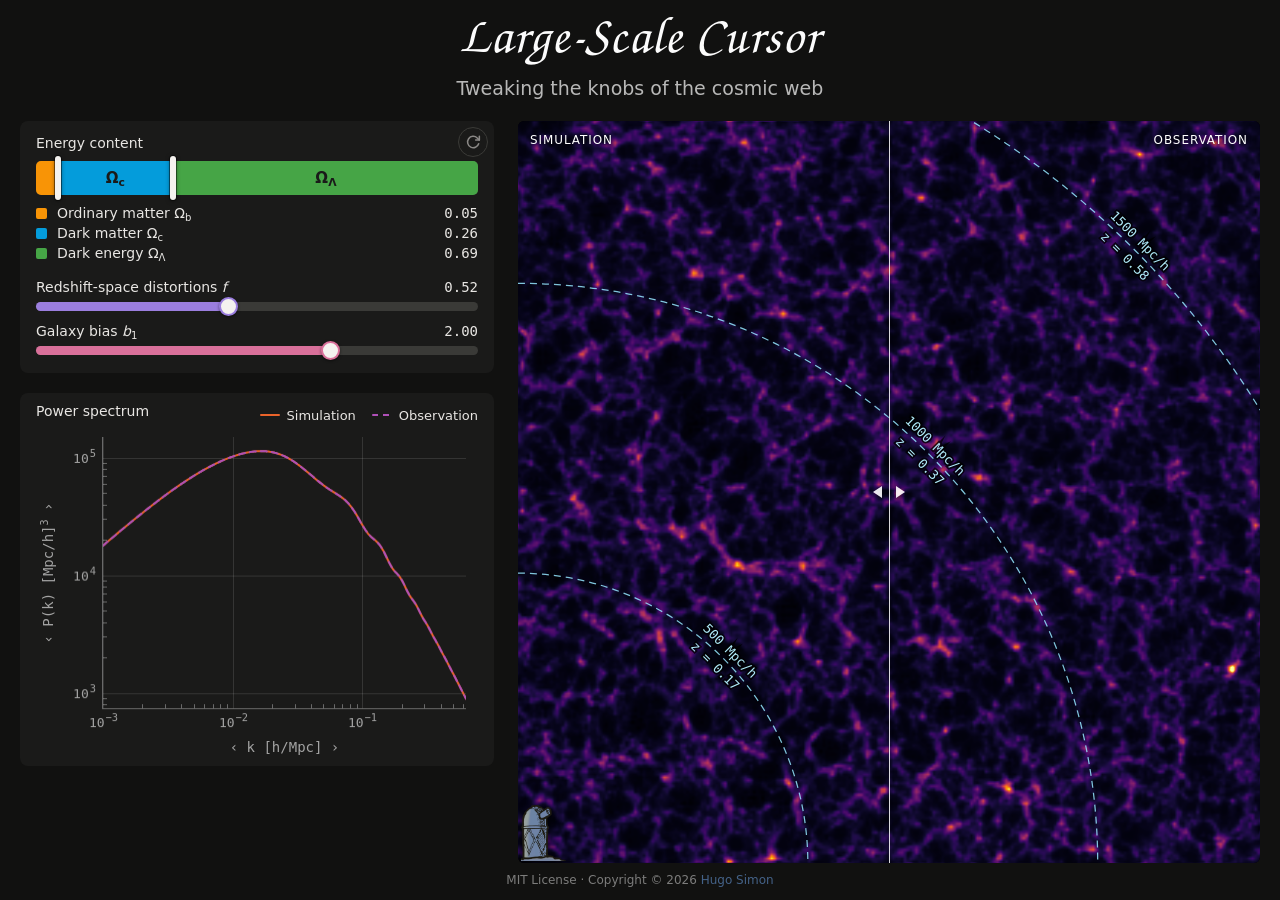
==== index.html @ 254117c6 "Large-Scale Cursor: interactive cosmic-web simulator A WebGL2 Zel'dovich (1LPT) galaxy field in a 12" ====
<!doctype html>
<html lang="en">
<head>
<meta charset="utf-8"><meta name="viewport" content="width=device-width, initial-scale=1">
<title>Large-Scale Cursor</title>
<meta name="description" content="Tweaking the knobs of the cosmic web: an interactive large-scale-structure simulator in the browser.">
<link rel="icon" href="data:,"><link rel="stylesheet" href="style.css">
<style>
  body { padding: 12px clamp(10px, 3vw, 20px) 8px; }
  /* Wide: controls and power spectrum stacked on the left, the map on the right.
     Narrow: controls, map, power spectrum, one column.
     The map's side is as large as fits with the footer still on screen - the
     viewport height minus the title, subtitle, footer and padding - and never
     so wide that the controls column drops under 300 px. The grid is given the
     map's height, so the left column can never push the page taller. */
  .wrap { --stage: clamp(420px, min(100vh - 158px, 100vw - 370px), 760px);
          display: grid; gap: 20px 24px; justify-content: center; align-items: start;
          height: var(--stage);
          grid-template-columns: minmax(300px, 580px) var(--stage);
          grid-template-rows: auto minmax(0, 1fr);
          grid-template-areas: "controls stage" "pk stage"; }
  /* dvh tracks the visible height on mobile, where browser bars come and go */
  @supports (height: 100dvh) {
    .wrap { --stage: clamp(420px, min(100dvh - 158px, 100vw - 370px), 760px); }
  }
  .panel-controls { grid-area: controls; position: relative; padding: 14px 16px 6px; }
  .panel-controls .ebar-title { padding-right: 40px; margin-bottom: 10px; }
  .panel-controls .slider { margin-bottom: 12px; }
  /* The plot keeps at most a 4:3 aspect (cqw = the panel's width) and gives up
     height, never width, when the column is short. */
  .panel-pk { grid-area: pk; align-self: start; max-height: 100%; padding: 10px 16px 8px;
              display: flex; flex-direction: column; container-type: inline-size; }
  .panel-pk .pk-body { height: 75cqw; min-height: 0; flex: 0 1 auto; }
  .panel-pk .pk-canvas { position: absolute; inset: 0; height: 100%; }
  /* container-type lets the map's own labels size themselves off its width (cqw) */
  .stage { grid-area: stage; position: relative; width: var(--stage); height: var(--stage);
           container-type: inline-size; border-radius: 6px; overflow: hidden; background: #000;
           touch-action: none; cursor: ew-resize; user-select: none; }
  .stage canvas { position: absolute; inset: 0; width: 100%; height: 100%; display: block; }
  #overlay { font-size: clamp(9.5px, 7px + 0.8cqw, 13px); }   /* read by drawOverlay() */
  #obs { position: absolute; left: 3px; bottom: 2px; height: clamp(34px, 7.6cqw, 58px);
         pointer-events: none; filter: drop-shadow(0 2px 5px rgba(0,0,0,0.85)); }
  /* Wipe: a hairline plus two small arrowheads, no button - it should read as a
     seam in the image, not as a control sitting on top of it. */
  .wipe-line { position: absolute; top: 0; bottom: 0; width: 1px; margin-left: -0.5px;
               background: rgba(255,255,255,0.85); box-shadow: 0 0 3px rgba(0,0,0,0.7);
               pointer-events: none; }
  .wipe-grip { position: absolute; top: 50%; width: 44px; height: 20px; margin: -10px 0 0 -22px;
               color: #fff; opacity: 0.9; pointer-events: none;
               filter: drop-shadow(0 1px 2px rgba(0,0,0,0.9)); transition: transform 0.15s, opacity 0.15s; }
  .wipe-grip svg { display: block; }
  .stage:hover .wipe-grip, .stage.is-dragging .wipe-grip { opacity: 1; transform: scale(1.15); }
  .tag { position: absolute; top: 12px; font-size: clamp(10px, 7.5px + 0.6cqw, 12px);
         letter-spacing: 0.08em; text-transform: uppercase; color: #fff; pointer-events: none;
         text-shadow: 0 1px 4px rgba(0,0,0,0.95); }
  .tag-sim { left: 12px; } .tag-obs { right: 12px; }
  /* tucked into the corner, the same inset from the top and the right edge */
  .panel-reset { position: absolute; top: 6px; right: 6px; width: 30px; height: 30px; padding: 0;
                 display: flex; align-items: center; justify-content: center; cursor: pointer;
                 border-radius: 50%; border: 1px solid #3a3a37; background: transparent;
                 color: var(--ink-muted); }
  .panel-reset:hover { color: var(--ink); background: #242422; border-color: #55544f; }
  .panel-reset:focus-visible { outline: 2px solid var(--ink); outline-offset: 2px; }
  @media (max-width: 860px) {
    .wrap { height: auto; grid-template-columns: minmax(0, 760px); grid-template-rows: none;
            grid-template-areas: "controls" "stage" "pk"; }
    .stage { width: 100%; height: auto; aspect-ratio: 1; }
  }
</style>
</head>
<body>
<h1 class="app-title">Large-Scale Cursor</h1>
<p class="app-subtitle">Tweaking the knobs of the cosmic web</p>

<div class="wrap">
  <div class="panel panel-controls">
    <button class="panel-reset" id="reset" type="button" title="Reset to the observation's parameters"
            aria-label="Reset parameters">
      <svg viewBox="0 0 24 24" width="16" height="16" fill="none" stroke="currentColor"
           stroke-width="2.3" stroke-linecap="round" stroke-linejoin="round" aria-hidden="true">
        <path d="M20.5 14.5a8.5 8.5 0 1 1-2.2-8.6L21.5 9"/><path d="M21.5 3.5V9H16"/>
      </svg>
    </button>
    <div id="controls"></div>
  </div>
  <div class="stage" id="stage">
    <canvas id="view"></canvas>
    <canvas id="overlay"></canvas>
    <img id="obs" src="assets/observer.png" alt="observer">
    <div class="tag tag-sim">simulation</div>
    <div class="tag tag-obs">observation</div>
    <div class="wipe-line" id="wipeLine"></div>
    <div class="wipe-grip" id="wipeGrip">
      <svg viewBox="-22 -10 44 20" width="44" height="20" fill="currentColor" aria-hidden="true">
        <path d="M-7 -6 L-16 0 L-7 6 Z M7 -6 L16 0 L7 6 Z"/>
      </svg>
    </div>
  </div>
  <div class="panel panel-pk" id="pk"></div>
</div>

<footer class="app-footer">
  MIT License &middot; Copyright &copy; 2026
  <a href="https://hsimonfroy.github.io/" target="_blank" rel="noopener noreferrer">Hugo Simon</a>
</footer>

<script type="module">
import { createContext } from './src/gl/context.js';
import { Pipeline } from './src/sim/pipeline.js';
import { Renderer } from './src/sim/render.js';
import { createState, setEnergy, derive, FIDUCIAL, GEOM } from './src/state.js';
import { Slider, COLOURS } from './src/ui/sliders.js';
import { EnergyBar } from './src/ui/energybar.js';
import { PkPlot } from './src/ui/pkplot.js';
import { pkEstimator } from './src/sim/pk.js';
import { linearPower } from './src/cosmo/power.js';

const DISPLAY = 760;
const view = document.getElementById('view');
view.width = view.height = DISPLAY;
const { gl, caps } = createContext(view);
if (!gl) { document.body.innerHTML = '<h1>WebGL2 unavailable</h1>'; throw new Error('no gl'); }

// One grid only. The 128^3 draft was visibly coarse (10 Mpc/h cells) and the
// whole point of the app is how the cosmic web LOOKS, so the extra FFT time is
// the right trade.
const grid = { nx: GEOM.nXY, ny: GEOM.nXY, nz: GEOM.nZ, slabCells: GEOM.slabCells,
               boxXY: GEOM.boxXY, boxZ: GEOM.boxXY * GEOM.nZ / GEOM.nXY };
const pipe = new Pipeline(gl, grid);
const payload = pipe.createPayload();
const rend = new Renderer(gl, caps, { width: DISPLAY, height: DISPLAY, grid });

const state = createState();
let clip = null, lastMs = 0, lastKind = '', dirtyCosmo = true, queued = false;

// Colour range: the OBSERVATION's clip levels, on both sides of the wipe, so
// one colour always means the same weighted count per pixel. Lower b1 or sigma8
// and the knots dim and the voids fill in, which is what the eye expects.
// (Re-stretching every frame between that frame's own extremes pins the peaks
// to the top colour whatever b1 is, so less contrast shows up as the rest of
// the image getting BRIGHTER - that was tried and dropped.)
let truthClip = null;
const syncGPU = () => { const px = new Uint8Array(4); gl.bindFramebuffer(gl.FRAMEBUFFER, null);
                        gl.readPixels(0, 0, 1, 1, gl.RGBA, gl.UNSIGNED_BYTE, px); };

function draw() {
  const d = derive(state);
  // Timed around the WHOLE frame on purpose. pipe.run only queues GPU commands
  // and returns in a few ms; the real cost is not paid until quantiles() calls
  // readPixels and forces a sync. Timing pipe.run alone reports ~6 ms for work
  // that actually takes ~200 ms, which is worse than not measuring at all.
  const t0 = performance.now();
  const didFFT = dirtyCosmo;
  if (dirtyCosmo) {
    pipe.run(d.cosmo, d.A, payload, { seed: 1, smoothR: 4.0 });
    rend.setCosmology(d.Omega_m);
    dirtyCosmo = false;
  }
  rend.paint(payload, { f: state.f, b1: state.b1, f0: d.f0 });
  clip = truthClip;
  rend.composite(null, { ...clip, wipe: state.wipe });
  syncGPU();   // the GPU runs asynchronously; without this lastMs is queueing time
  lastMs = performance.now() - t0;
  lastKind = didFFT ? 'cosmology (FFT + paint)' : 'paint only';
  drawOverlay(d);
  const key = `${state.Omega_b},${state.Omega_c},${state.f},${state.b1}`;
  if (key !== pkKey) { pkKey = key; pkPlot.setSimulation(galaxyPk(d, state.b1, state.f)); }
}

// ---- power spectrum: linear theory, Kaiser monopole at z = 0 ----
// Theory rather than a measurement of the map. The box holds too few modes at
// BAO scales for ~5% wiggles to survive cosmic variance and the slab projection,
// whereas the theory curve is smooth, exact and costs well under a millisecond,
// so it simply follows every frame. It stops at the box's own Nyquist frequency.
// Log-uniform in k, so a log k axis is evenly sampled and a linear one still
// gets ~9 samples per BAO wiggle at the top end.
const PK_N = 600, PK_KMIN = 1e-3, PK_KMAX = (Math.PI * grid.nx) / grid.boxXY;   // pi / 5 Mpc/h
const pkK = new Float64Array(PK_N);
for (let i = 0; i < PK_N; i++) pkK[i] = PK_KMIN * (PK_KMAX / PK_KMIN) ** (i / (PK_N - 1));
const plinMemo = new WeakMap();   // derive() is memoised, so its result is a stable key
function plin(d) {
  let P = plinMemo.get(d);
  if (!P) { P = linearPower(pkK, d.cosmo, d.A, new Float64Array(PK_N)); plinMemo.set(d, P); }
  return P;
}
// Kaiser (1987), angle-averaged: <(b + f mu^2)^2> = b^2 + 2bf/3 + f^2/5
const kaiser = (b, f) => b * b + (2 / 3) * b * f + (f * f) / 5;
const galaxyPk = (d, b1, f) => {
  const K = kaiser(b1, f);
  return { k: pkK, P: Array.from(plin(d), (p) => p * K) };
};
const pkPlot = new PkPlot(document.getElementById('pk'),
                          { note: 'Linear theory: Kaiser monopole at z = 0' });
let pkKey = '';
const schedule = () => { if (!queued) { queued = true; requestAnimationFrame(() => { queued = false; draw(); }); } };

// ---- arcs of constant comoving distance, drawn over the colour map ----
const overlay = document.getElementById('overlay');
let overlayKey = '';
function drawOverlay(d) {
  const dpr = Math.min(2, window.devicePixelRatio || 1);
  const W = overlay.clientWidth, H = overlay.clientHeight;
  // The arcs' redshift labels depend only on Omega_m and the canvas size, so a
  // b1 or f frame skips this entirely (it was ~4 ms of 2-D canvas work).
  const key = `${d.Omega_m},${W},${H},${dpr}`;
  if (key === overlayKey) return;
  overlayKey = key;
  if (overlay.width !== W * dpr) { overlay.width = W * dpr; overlay.height = H * dpr; }
  const g = overlay.getContext('2d');
  g.setTransform(dpr, 0, 0, dpr, 0, 0);
  g.clearRect(0, 0, W, H);
  const lc = rend.lc;
  // Cyan reads cleanly over inferno's warm ramp at every level, which white
  // and yellow do not.
  g.strokeStyle = 'rgba(150,232,255,0.85)';
  g.lineWidth = 1.25;
  g.setLineDash([7, 5]);
  // size from CSS (#overlay font-size), which scales with the map's width
  g.font = `${getComputedStyle(overlay).fontSize} ui-monospace, monospace`;
  const off = parseFloat(getComputedStyle(overlay).fontSize) * 0.45;
  // Every label is centred where its arc crosses the diagonal and runs along the
  // tangent there, i.e. tilted 45 degrees. The three sit ~300 px apart on the
  // diagonal, so they cannot collide, and the diagonal is the one place the
  // 1500 Mpc/h arc is guaranteed to be on screen (it only spans ~31-59 deg).
  const a = -Math.PI / 4;
  for (const r of [500, 1000, 1500]) {
    const px = (r / grid.boxXY) * W;   // observer at the bottom-left corner
    g.beginPath();
    g.arc(0, H, px, -Math.PI / 2, 0);
    g.stroke();
    const lx = Math.cos(a) * px, ly = H + Math.sin(a) * px;
    g.save();
    g.translate(lx, ly);
    g.rotate(a + Math.PI / 2);         // run the text along the arc's tangent
    g.textAlign = 'center';
    g.setLineDash([]);
    // distance on the outer side of the arc, redshift on the inner side
    for (const [text, y, base] of [[`${r} Mpc/h`, -off, 'alphabetic'],
                                   [`z = ${lc.zOf(r).toFixed(2)}`, off, 'top']]) {
      g.textBaseline = base;
      g.lineWidth = 3.5; g.strokeStyle = 'rgba(0,0,0,0.75)';
      g.strokeText(text, 0, y);
      g.fillStyle = 'rgba(180,240,255,0.98)';
      g.fillText(text, 0, y);
    }
    g.restore();
    g.setLineDash([7, 5]);
    g.strokeStyle = 'rgba(150,232,255,0.85)';
    g.lineWidth = 1.25;
  }
  g.setLineDash([]);
}

// ---- controls ----
const host = document.getElementById('controls');
const SYM = { Omega_b: 'Ω<sub>b</sub>', Omega_c: 'Ω<sub>c</sub>', Omega_L: 'Ω<sub>Λ</sub>' };
const ebar = new EnergyBar(host, {
  title: 'Energy content', variant: 'inside', legend: 'rows', colours: COLOURS, ink: '#1a1a19',
  names: { Omega_b: 'Ordinary matter', Omega_c: 'Dark matter', Omega_L: 'Dark energy' },
  symbols: SYM,
  values: { Omega_b: state.Omega_b, Omega_c: state.Omega_c, Omega_L: state.Omega_L },
  onChange: (v) => { setEnergy(state, v); dirtyCosmo = true; schedule(); },
});
const row = document.createElement('div');
row.className = 'controls-row';
host.appendChild(row);
const sF = new Slider(row, { key: 'f', label: 'Redshift-space distortions <i>f</i>',
  min: 0, max: 1.2, step: 0.01, value: state.f,
  onInput: (v) => { state.f = v; schedule(); } });
const sB = new Slider(row, { key: 'b1', label: 'Galaxy bias <i>b</i><sub>1</sub>',
  min: 1, max: 2.5, step: 0.01, value: state.b1,
  onInput: (v) => { state.b1 = v; schedule(); } });

document.getElementById('reset').addEventListener('click', () => {
  Object.assign(state, FIDUCIAL, { f: truthParams.f, b1: truthParams.b1 });
  ebar.setValues({ ...FIDUCIAL });
  sF.set(state.f); sB.set(state.b1);
  dirtyCosmo = true; schedule();
});

// ---- wipe ----
const stage = document.getElementById('stage');
const line = document.getElementById('wipeLine'), grip = document.getElementById('wipeGrip');
function setWipe(clientX) {
  const r = stage.getBoundingClientRect();
  state.wipe = Math.min(1, Math.max(0, (clientX - r.left) / r.width));
  line.style.left = grip.style.left = `${state.wipe * 100}%`;
  schedule();
}
stage.addEventListener('pointerdown', (e) => {
  stage.setPointerCapture(e.pointerId); setWipe(e.clientX);
  stage.classList.add('is-dragging');
  const mv = (ev) => setWipe(ev.clientX);
  const up = () => { stage.classList.remove('is-dragging');
                     stage.removeEventListener('pointermove', mv); window.removeEventListener('pointerup', up); };
  stage.addEventListener('pointermove', mv); window.addEventListener('pointerup', up);
});
line.style.left = grip.style.left = `${state.wipe * 100}%`;

// ---- bake the observation, then show the live side ----
const truthParams = { ...FIDUCIAL, f: state.f, b1: state.b1 };
{
  const d = derive({ ...truthParams, wipe: 0 });
  pipe.run(d.cosmo, d.A, payload, { seed: 1, smoothR: 4.0 });
  rend.setCosmology(d.Omega_m);
  truthClip = rend.bakeTruth(payload, { f: truthParams.f, b1: truthParams.b1, f0: d.f0 });
  pkPlot.setObservation(galaxyPk(d, truthParams.b1, truthParams.f));
}
dirtyCosmo = true;
draw();
// The map is sized from the viewport, so the arcs are redrawn whenever it resizes.
new ResizeObserver(() => drawOverlay(derive(state))).observe(stage);
window.__done = true;
window.__setParams = (p) => {
  Object.assign(state, p);
  if ('Omega_b' in p || 'Omega_c' in p || 'Omega_L' in p) dirtyCosmo = true;
  ebar.setValues({ Omega_b: state.Omega_b, Omega_c: state.Omega_c, Omega_L: state.Omega_L });
  sF.set(state.f); sB.set(state.b1);
  line.style.left = grip.style.left = `${state.wipe * 100}%`;
  draw();
};
// Per-stage timing of one paint-only frame, with a hard GPU sync after each
// stage so every number is that stage's own cost.
window.__profile = () => {
  const out = {};
  const sync = () => { const px = new Uint8Array(4); gl.bindFramebuffer(gl.FRAMEBUFFER, null);
                       gl.readPixels(0, 0, 1, 1, gl.RGBA, gl.UNSIGNED_BYTE, px); };
  let t = performance.now();
  const lap = (k) => { sync(); const n = performance.now(); out[k] = +(n - t).toFixed(2); t = n; };
  sync(); t = performance.now();
  const d = derive(state);                                            lap('derive (JS)');
  rend.paint(payload, { f: state.f, b1: state.b1, f0: d.f0 });        lap('paint (GPU points)');
  rend.composite(null, { ...truthClip, wipe: state.wipe });           lap('composite (GPU)');
  drawOverlay(d);                                                     lap('overlay (2D canvas)');
  return out;
};
window.__profileCosmo = () => {
  const prof = {};
  const d = derive(state);
  pipe.run(d.cosmo, d.A, payload, { seed: 1, smoothR: 4.0, profile: prof });
  let t = performance.now();
  rend.setCosmology(d.Omega_m);
  prof['light-cone LUT (JS)'] = +(performance.now() - t).toFixed(2);
  return prof;
};
// Raw accumulation buffer (one float per 5 Mpc/h pixel), for offline analysis.
window.__accum = () => { rend.quantiles(); const n = rend.gw * rend.gh, out = new Array(n);
  for (let i = 0; i < n; i++) out[i] = rend._qbuf[i * 4]; return out; };
// The two spectra currently plotted, and the P(k) actually MEASURED from the
// painted map (2-D, CPU FFT, ~5 ms) - not shown in the app, kept for checks.
window.__pk = () => ({ sim: pkPlot.sim, obs: pkPlot.obs });
let pkEst = null;
window.__measurePk = () => (pkEst ??= pkEstimator(grid.nx, grid.boxXY))(rend.readAccum(), 4);
window.__stats = () => ({ lastMs, clip, f: state.f, b1: state.b1, wipe: state.wipe,
                          Omega: [state.Omega_b, state.Omega_c, state.Omega_L] });
</script>
</body>
</html>
---- style.css ----
/* Title face, shared with hollved ("Lost in expansion"): URW Z003 Medium
   Italic, from the urw-base35 set (AGPL-3.0 with font exception). */
@font-face {
  font-family: 'Z003';
  src: url('assets/fonts/Z003-MediumItalic.otf') format('opentype');
  font-style: italic;
  font-weight: 500;
  font-display: swap;
}

:root {
  --surface: #111110;
  --surface-2: #1a1a19;
  --ink: #e8e6e3;
  --ink-muted: #8a8886;
  --grid: #2a2a28;
  /* Power-spectrum series, taken from the map's own inferno colour map: the
     orange is inferno(0.65) as is; the violet is inferno(0.3)'s hue lifted in
     lightness, because the raw sample is 2.3:1 on the panel and a 2 px line
     vanishes. Validated as a pair on --surface-2 (CVD dE 23.5, both >= 3:1). */
  --pk-sim: #ea632a;
  --pk-obs: #b050b8;

  /* Fluid type. Each size runs linearly from a phone (360 px wide) to a
     desktop (>= 900 px) and is clamped at both ends, so there are no
     breakpoints to maintain and nothing jumps as a window is resized. */
  --fs-body:     clamp(13px, 11.7px + 0.37vw, 15px);
  --fs-ui:       clamp(12px, 10.7px + 0.37vw, 14px);   /* labels, legends, values */
  --fs-small:    clamp(11px, 9.7px + 0.37vw, 13px);    /* chart ticks, captions */
  --fs-sym:      clamp(13px, 11.7px + 0.37vw, 15px);   /* symbols inside the bar */
  --fs-title:    clamp(34px, 22px + 3.4vw, 52px);
  --fs-subtitle: clamp(15px, 13.3px + 0.6vw, 19px);
}
* { box-sizing: border-box; }
html, body {
  margin: 0; padding: 0;
  background: var(--surface); color: var(--ink);
  font-family: system-ui, -apple-system, "Segoe UI", sans-serif;
  font-size: var(--fs-body);
}
h1 { font-size: 18px; font-weight: 600; margin: 0 0 2px; }
.sub { color: var(--ink-muted); font-size: 12px; margin: 0 0 18px; }

/* App title, styled like hollved's home title. */
.app-title {
  font-family: 'Z003', cursive; font-style: italic; font-weight: 500;
  font-size: var(--fs-title); line-height: 1.05; letter-spacing: 0.02em;
  color: rgba(255, 255, 255, 0.99); text-align: center; margin: 4px 0 6px;
}
.app-subtitle {
  font-size: var(--fs-subtitle); color: rgba(255, 255, 255, 0.70);
  text-align: center; margin: 0 0 22px;
}

.panel { background: var(--surface-2); border-radius: 8px; padding: 16px; }

/* ---- maths ----
   Default <sub> rendering drags the line box around and sits too low. Zero the
   line-height and lift the baseline so Ω_b, Ω_Λ and b₁ sit correctly inside a
   normal line of text. */
sub, sup { font-size: 0.72em; line-height: 0; }
sub { vertical-align: -0.28em; }
sup { vertical-align: 0.45em; }

/* Maths stays in the UI font. A serif italic was tried and looked wrong beside
   the rest of the interface; the only thing worth overriding is subscript
   placement. Latin variables are italic via <i>, Greek symbols upright, and
   subscripts (b, c, Λ, 1) are descriptors so they stay upright too. */
.sym { font-style: normal; }
.sym i { font-style: italic; }

/* ---- control layout ----
   Two per row when the panel is wide enough, one when it is not. auto-fit does
   this off the container's own width, so it works without media queries. */
.controls-row {
  display: grid;
  grid-template-columns: repeat(auto-fit, minmax(250px, 1fr));
  column-gap: 22px;
}

/* ---- sliders ---- */
.slider { margin-bottom: 16px; }
.slider.is-disabled { opacity: 0.45; }
.slider-label {
  display: flex; justify-content: space-between; align-items: baseline;
  font-size: var(--fs-ui); margin-bottom: 7px;
}
.slider-name { color: var(--ink); }
.slider-value { color: var(--ink); font-family: ui-monospace, monospace; white-space: pre; }
.slider-hit { padding: 8px 10px; margin: -8px -10px; cursor: pointer; touch-action: none; }
.slider-track {
  position: relative; height: 9px; border-radius: 4.5px;
  background: #3a3a37;
}
.slider-track:focus-visible { outline: 2px solid var(--ink); outline-offset: 4px; }
.slider-fill {
  position: absolute; left: 0; top: 0; height: 100%;
  border-radius: 4.5px; pointer-events: none;
}
.slider-handle {
  position: absolute; top: 50%; width: 19px; height: 19px;
  margin-left: -9.5px; margin-top: -9.5px; border-radius: 50%;
  background: #f4f2ef; border: 2px solid #888;
  pointer-events: none; box-shadow: 0 1px 3px rgba(0,0,0,0.5);
}

/* ---- readouts ---- */
.readout {
  display: grid; grid-template-columns: auto auto; gap: 4px 14px;
  font-family: ui-monospace, monospace; font-size: 12px;
  border-top: 1px solid var(--grid); padding-top: 12px; margin-top: 4px;
}
.readout dt { color: var(--ink-muted); margin: 0; }
.readout dd { margin: 0; text-align: right; }

/* ---- energy content bar ---- */
.ebar { margin-bottom: 18px; }
.ebar-title { font-size: var(--fs-ui); color: var(--ink); margin-bottom: 8px; }
.ebar-bar {
  position: relative; width: 100%; border-radius: 5px;
  overflow: visible; touch-action: none; background: #3a3a37; cursor: pointer;
}
.ebar-seg {
  position: absolute; top: 0; height: 100%;
  display: flex; flex-direction: column; align-items: center; justify-content: center;
  gap: 1px; overflow: hidden; white-space: nowrap;
  border-radius: 3px;
}
.ebar-seg:first-child { border-radius: 5px 3px 3px 5px; }
.ebar-seg:nth-child(3) { border-radius: 3px 5px 5px 3px; }
.ebar-seg-sym { font: 600 var(--fs-sym) system-ui, sans-serif; }
.ebar-seg-val { font: 11px ui-monospace, monospace; opacity: 0.88; }
.ebar-div {
  position: absolute; top: -5px; height: calc(100% + 10px); width: 18px;
  margin-left: -9px; cursor: ew-resize;
  display: flex; align-items: center; justify-content: center;
}
.ebar-div:focus-visible { outline: 2px solid var(--ink); outline-offset: 2px; border-radius: 3px; }
.ebar-grip {
  width: 6px; height: 100%; border-radius: 3px;
  background: #f4f2ef; box-shadow: 0 0 0 1px rgba(0,0,0,0.45), 0 1px 4px rgba(0,0,0,0.5);
}
.ebar.is-dragging .ebar-grip { background: #fff; }

.ebar-legend { margin-top: 10px; }
.ebar-legend.is-rows { display: grid; gap: 4px; }
.ebar-legend.is-rows .ebar-key {
  display: grid; grid-template-columns: 11px 1fr auto; gap: 10px; align-items: baseline;
}
.ebar-legend.is-inline { display: flex; gap: 14px; flex-wrap: wrap; }
.ebar-legend.is-inline .ebar-key { display: flex; gap: 5px; align-items: center; }

.ebar-key { font-size: var(--fs-ui); color: var(--ink); }
.ebar-key i { width: 11px; height: 11px; border-radius: 2px; display: inline-block;
              position: relative; top: 1px; }
.ebar-key-val { font-family: ui-monospace, monospace; color: var(--ink);
                text-align: right; white-space: pre; }

/* ---- power spectrum panel ---- */
.pk-head {
  display: flex; flex-wrap: wrap; justify-content: space-between; align-items: baseline;
  gap: 4px 16px; margin-bottom: 4px;
}
.pk-title { font-size: var(--fs-ui); color: var(--ink); }
.pk-legend { display: flex; gap: 16px; font-size: var(--fs-small); color: var(--ink); }
.pk-key { display: inline-flex; align-items: center; gap: 7px; }
/* line keys mirror the marks: solid for the simulation, dashed for the observation */
.pk-line { display: inline-block; width: 20px; height: 2px; border-radius: 1px; background: var(--pk-sim); }
.pk-line.is-obs { background: repeating-linear-gradient(90deg, var(--pk-obs) 0 6px, transparent 6px 11px); }
.pk-body { position: relative; }
.pk-canvas { display: block; width: 100%; height: 320px; font-size: var(--fs-small); }
/* Clickable axis labels, as on hollved's density chart: chart ink at rest,
   full white on hover, and the ‹ › in the text says they switch something. */
.pk-axis {
  position: absolute; padding: 0; border: 0; background: none; cursor: pointer;
  display: flex; align-items: center; justify-content: center; white-space: nowrap;
  font: var(--fs-ui) ui-monospace, 'Roboto Mono', Consolas, monospace;
  color: rgba(255, 255, 255, 0.60); user-select: none; -webkit-tap-highlight-color: transparent;
}
.pk-axis.is-y { transform: rotate(-90deg); }
@media (hover: hover) { .pk-axis:hover { color: rgba(255, 255, 255, 0.99); } }
.pk-axis:focus-visible { outline: 1px solid rgba(255, 255, 255, 0.6); outline-offset: 1px; border-radius: 3px; }
.pk-tip {
  position: absolute; pointer-events: none; display: grid; gap: 3px;
  padding: 7px 10px; border-radius: 6px; white-space: nowrap;
  background: rgba(17, 17, 16, 0.95); border: 1px solid #3a3a37;
  font-size: 12px; box-shadow: 0 4px 14px rgba(0, 0, 0, 0.5);
}
.pk-tip[hidden] { display: none; }
.pk-tip-row { display: flex; align-items: center; gap: 7px; }
.pk-tip-row .pk-line { width: 14px; }
.pk-tip b { font: 600 12px ui-monospace, monospace; color: var(--ink); }
.pk-tip span { color: var(--ink-muted); }

/* ---- footer, as on hollved ---- */
/* hollved's footer size, a shade fainter; kept tight so the map gets the height */
.app-footer {
  margin: 10px 0 0; font-size: 12px; line-height: 1.3; text-align: center;
  color: rgba(255, 255, 255, 0.45);
}
.app-footer a { color: rgba(120, 180, 255, 0.50); text-decoration: none; }
.app-footer a:hover { color: rgba(120, 180, 255, 1); text-decoration: underline; }
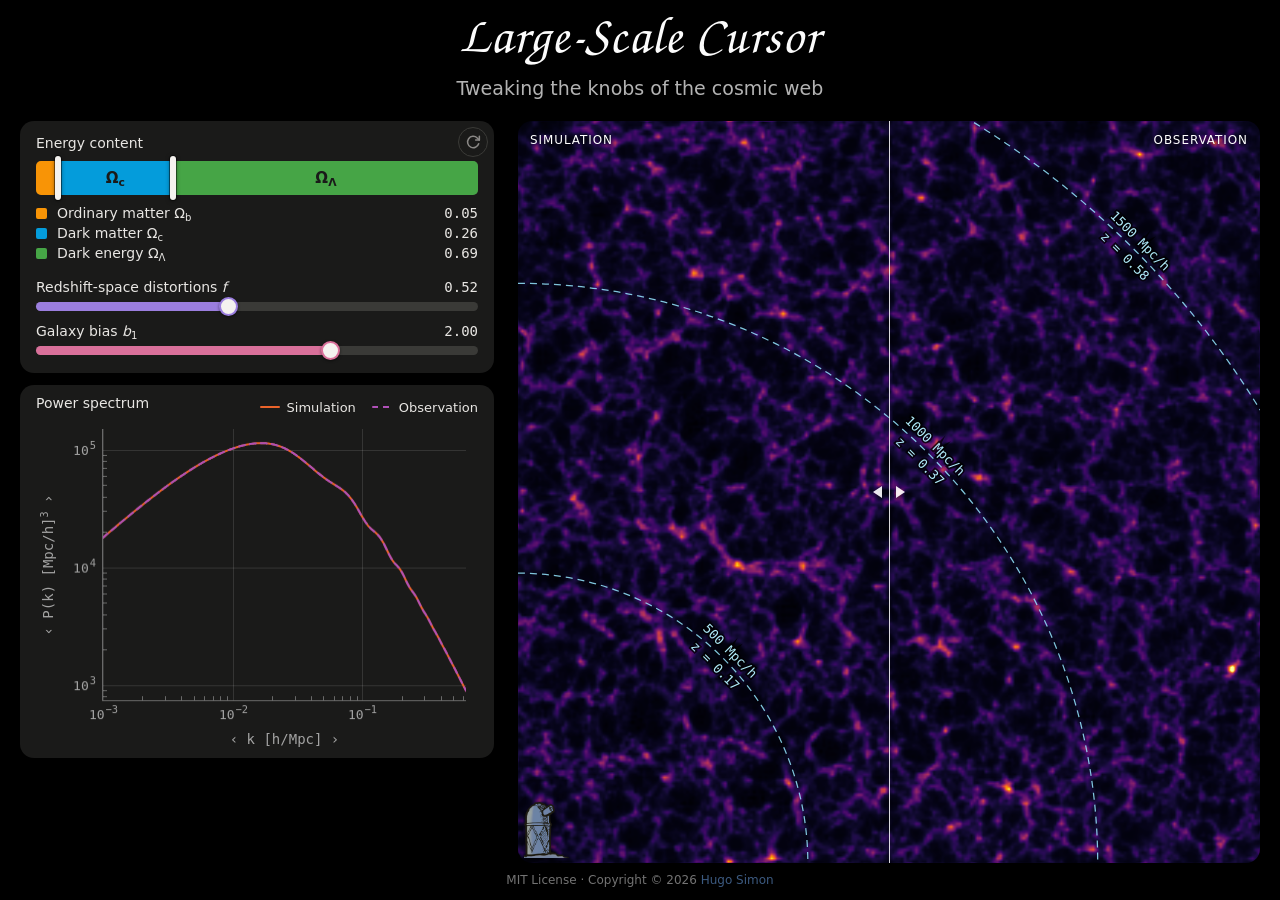
==== commit 22d1c871: "Black page, rounder frames, tighter spacing Page background is now pure black, as on hollved. Panels" ====
--- a/index.html
+++ b/index.html
@@ -14,7 +14,7 @@
      so wide that the controls column drops under 300 px. The grid is given the
      map's height, so the left column can never push the page taller. */
   .wrap { --stage: clamp(420px, min(100vh - 158px, 100vw - 370px), 760px);
-          display: grid; gap: 20px 24px; justify-content: center; align-items: start;
+          display: grid; gap: 12px 24px; justify-content: center; align-items: start;
           height: var(--stage);
           grid-template-columns: minmax(300px, 580px) var(--stage);
           grid-template-rows: auto minmax(0, 1fr);
@@ -34,11 +34,12 @@
   .panel-pk .pk-canvas { position: absolute; inset: 0; height: 100%; }
   /* container-type lets the map's own labels size themselves off its width (cqw) */
   .stage { grid-area: stage; position: relative; width: var(--stage); height: var(--stage);
-           container-type: inline-size; border-radius: 6px; overflow: hidden; background: #000;
+           container-type: inline-size; border-radius: 14px; overflow: hidden; background: #000;
            touch-action: none; cursor: ew-resize; user-select: none; }
   .stage canvas { position: absolute; inset: 0; width: 100%; height: 100%; display: block; }
   #overlay { font-size: clamp(9.5px, 7px + 0.8cqw, 13px); }   /* read by drawOverlay() */
-  #obs { position: absolute; left: 3px; bottom: 2px; height: clamp(34px, 7.6cqw, 58px);
+  /* inset just enough that the 14 px rounded corner does not clip the dome */
+  #obs { position: absolute; left: 6px; bottom: 5px; height: clamp(34px, 7.6cqw, 58px);
          pointer-events: none; filter: drop-shadow(0 2px 5px rgba(0,0,0,0.85)); }
   /* Wipe: a hairline plus two small arrowheads, no button - it should read as a
      seam in the image, not as a control sitting on top of it. */
--- a/style.css
+++ b/style.css
@@ -9,7 +9,7 @@
 }
 
 :root {
-  --surface: #111110;
+  --surface: #000000;   /* page: pure black, as hollved */
   --surface-2: #1a1a19;
   --ink: #e8e6e3;
   --ink-muted: #8a8886;
@@ -52,7 +52,8 @@
   text-align: center; margin: 0 0 22px;
 }
 
-.panel { background: var(--surface-2); border-radius: 8px; padding: 16px; }
+/* 14 px corners: close to the round reset button tucked into the controls panel */
+.panel { background: var(--surface-2); border-radius: 14px; padding: 16px; }
 
 /* ---- maths ----
    Default <sub> rendering drags the line box around and sits too low. Zero the
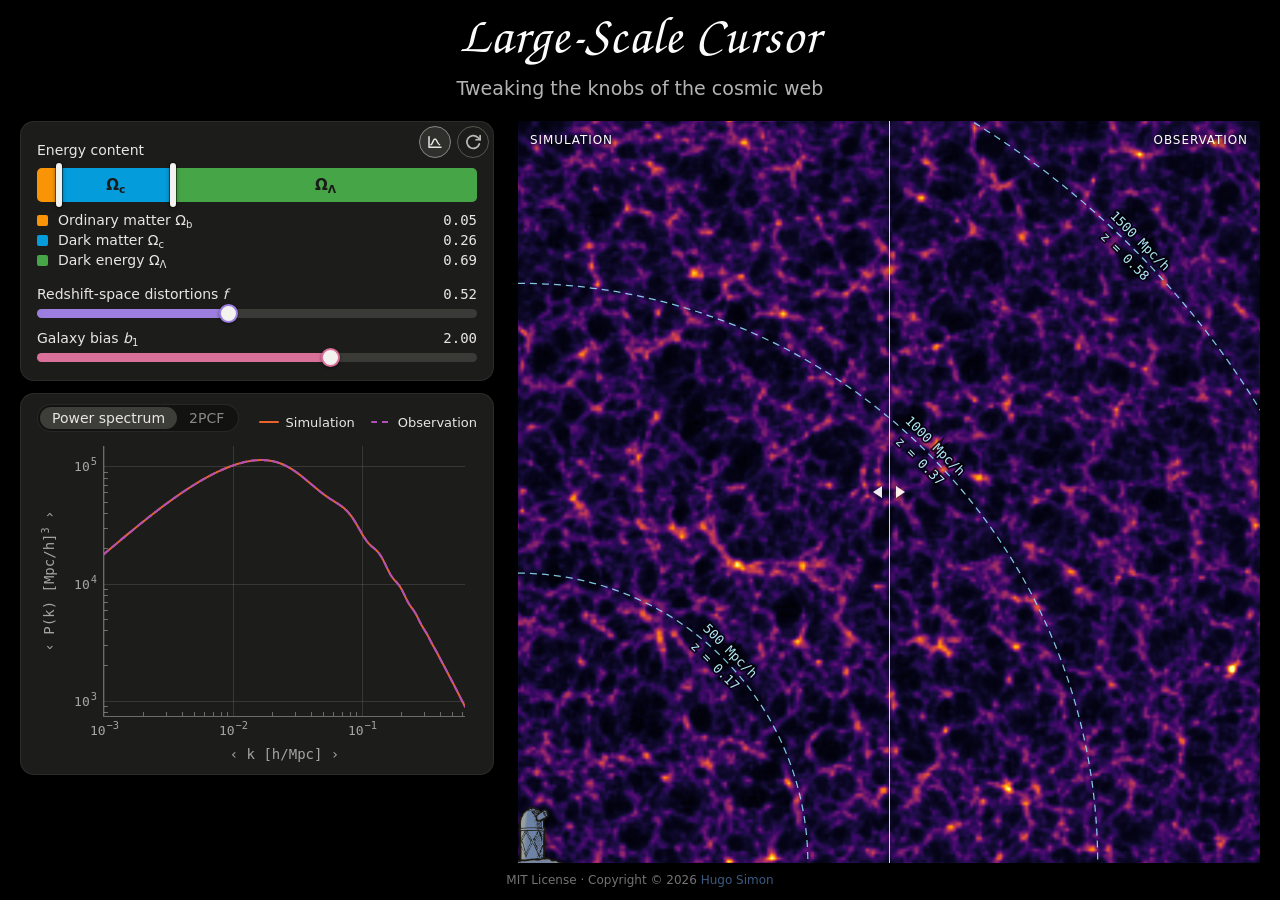
==== commit 8e51fadc: "2PCF tab, readable tone curve, foldable stats panel The map's linear ramp left a typical pixel at 0." ====
--- a/index.html
+++ b/index.html
@@ -23,8 +23,12 @@
   @supports (height: 100dvh) {
     .wrap { --stage: clamp(420px, min(100dvh - 158px, 100vw - 370px), 760px); }
   }
-  .panel-controls { grid-area: controls; position: relative; padding: 14px 16px 6px; }
-  .panel-controls .ebar-title { padding-right: 40px; margin-bottom: 10px; }
+  /* The top padding is deliberately generous: it pushes "Energy content" clear of
+     the frame's edge so it reads as the bar's title rather than the panel's, and
+     it puts air between the corner buttons and the bar. */
+  .panel-controls { grid-area: controls; position: relative; padding: 20px 16px 6px; }
+  .panel-controls .ebar-title { margin-bottom: 10px; }   /* as before, unchanged */
+  .panel-btns { position: absolute; top: 4px; right: 4px; display: flex; gap: 6px; }
   .panel-controls .slider { margin-bottom: 12px; }
   /* The plot keeps at most a 4:3 aspect (cqw = the panel's width) and gives up
      height, never width, when the column is short. */
@@ -34,12 +38,12 @@
   .panel-pk .pk-canvas { position: absolute; inset: 0; height: 100%; }
   /* container-type lets the map's own labels size themselves off its width (cqw) */
   .stage { grid-area: stage; position: relative; width: var(--stage); height: var(--stage);
-           container-type: inline-size; border-radius: 14px; overflow: hidden; background: #000;
+           container-type: inline-size; overflow: hidden; background: #000;
            touch-action: none; cursor: ew-resize; user-select: none; }
   .stage canvas { position: absolute; inset: 0; width: 100%; height: 100%; display: block; }
   #overlay { font-size: clamp(9.5px, 7px + 0.8cqw, 13px); }   /* read by drawOverlay() */
-  /* inset just enough that the 14 px rounded corner does not clip the dome */
-  #obs { position: absolute; left: 6px; bottom: 5px; height: clamp(34px, 7.6cqw, 58px);
+  /* square frame, so the observer sits exactly in the corner */
+  #obs { position: absolute; left: 0; bottom: 0; height: clamp(34px, 7.6cqw, 58px);
          pointer-events: none; filter: drop-shadow(0 2px 5px rgba(0,0,0,0.85)); }
   /* Wipe: a hairline plus two small arrowheads, no button - it should read as a
      seam in the image, not as a control sitting on top of it. */
@@ -55,16 +59,21 @@
          letter-spacing: 0.08em; text-transform: uppercase; color: #fff; pointer-events: none;
          text-shadow: 0 1px 4px rgba(0,0,0,0.95); }
   .tag-sim { left: 12px; } .tag-obs { right: 12px; }
-  /* tucked into the corner, the same inset from the top and the right edge */
-  .panel-reset { position: absolute; top: 6px; right: 6px; width: 30px; height: 30px; padding: 0;
-                 display: flex; align-items: center; justify-content: center; cursor: pointer;
-                 border-radius: 50%; border: 1px solid #3a3a37; background: transparent;
-                 color: var(--ink-muted); }
-  .panel-reset:hover { color: var(--ink); background: #242422; border-color: #55544f; }
-  .panel-reset:focus-visible { outline: 2px solid var(--ink); outline-offset: 2px; }
+  .panel-btns button { width: 32px; height: 32px; padding: 0; display: flex; align-items: center;
+                 justify-content: center; cursor: pointer; border-radius: 50%;
+                 border: 1px solid #56554f; background: transparent; color: #bab8b3; }
+  .panel-btns button:hover { color: var(--ink); background: #2f2f2c; border-color: #7a7872; }
+  .panel-btns button:focus-visible { outline: 2px solid var(--ink); outline-offset: 2px; }
+  .panel-btns button.is-on { color: var(--ink); border-color: #8a8886; background: #2f2f2c; }
+  /* The stats panel folds away at any width; only the default differs (open on a
+     wide screen, closed on a narrow one), so the toggle is always there. */
+  .panel-pk.is-collapsed { display: none; }
+  /* Narrow: one column, and the stats sit between the sliders and the map so the
+     two can be read together - closed until asked for, since the map is what the
+     page is about. */
   @media (max-width: 860px) {
     .wrap { height: auto; grid-template-columns: minmax(0, 760px); grid-template-rows: none;
-            grid-template-areas: "controls" "stage" "pk"; }
+            grid-template-areas: "controls" "pk" "stage"; }
     .stage { width: 100%; height: auto; aspect-ratio: 1; }
   }
 </style>
@@ -75,13 +84,22 @@
 
 <div class="wrap">
   <div class="panel panel-controls">
-    <button class="panel-reset" id="reset" type="button" title="Reset to the observation's parameters"
-            aria-label="Reset parameters">
-      <svg viewBox="0 0 24 24" width="16" height="16" fill="none" stroke="currentColor"
-           stroke-width="2.3" stroke-linecap="round" stroke-linejoin="round" aria-hidden="true">
-        <path d="M20.5 14.5a8.5 8.5 0 1 1-2.2-8.6L21.5 9"/><path d="M21.5 3.5V9H16"/>
-      </svg>
-    </button>
+    <div class="panel-btns">
+      <button id="statsToggle" type="button" title="Show the summary statistics"
+              aria-expanded="false" aria-controls="pk" aria-label="Show the summary statistics">
+        <svg viewBox="0 0 24 24" width="18" height="18" fill="none" stroke="currentColor"
+             stroke-width="2" stroke-linecap="round" stroke-linejoin="round" aria-hidden="true">
+          <path d="M4 5v14h16"/><path d="M6.5 15.5c2.5 0 2.8-7.5 5.5-7.5s3.3 7.5 6 7.5"/>
+        </svg>
+      </button>
+      <button id="reset" type="button" title="Reset to the observation's parameters"
+              aria-label="Reset parameters">
+        <svg viewBox="0 0 24 24" width="18" height="18" fill="none" stroke="currentColor"
+             stroke-width="2.3" stroke-linecap="round" stroke-linejoin="round" aria-hidden="true">
+          <path d="M20.5 14.5a8.5 8.5 0 1 1-2.2-8.6L21.5 9"/><path d="M21.5 3.5V9H16"/>
+        </svg>
+      </button>
+    </div>
     <div id="controls"></div>
   </div>
   <div class="stage" id="stage">
@@ -112,9 +130,10 @@
 import { createState, setEnergy, derive, FIDUCIAL, GEOM } from './src/state.js';
 import { Slider, COLOURS } from './src/ui/sliders.js';
 import { EnergyBar } from './src/ui/energybar.js';
-import { PkPlot } from './src/ui/pkplot.js';
+import { StatsPlot } from './src/ui/statsplot.js';
 import { pkEstimator } from './src/sim/pk.js';
 import { linearPower } from './src/cosmo/power.js';
+import { xiTransform } from './src/cosmo/xi.js';
 
 const DISPLAY = 760;
 const view = document.getElementById('view');
@@ -141,6 +160,12 @@
 // to the top colour whatever b1 is, so less contrast shows up as the rest of
 // the image getting BRIGHTER - that was tried and dropped.)
 let truthClip = null;
+// Tone curve for the map. The linear ramp left a typical pixel at 0.07 of the
+// colour map, i.e. in inferno's near-black end, which disappears on a dim
+// screen. asinh stretches the bottom and compresses the top; the wider clip
+// (1e-4 per tail instead of 5e-5) lowers the top end a little as well. Even at
+// b1 = 2.5 with Omega_c = 0.35 that saturates only 0.05% of pixels.
+const TONE = { knee: 2.0, q: 1e-4 };
 const syncGPU = () => { const px = new Uint8Array(4); gl.bindFramebuffer(gl.FRAMEBUFFER, null);
                         gl.readPixels(0, 0, 1, 1, gl.RGBA, gl.UNSIGNED_BYTE, px); };
 
@@ -159,16 +184,16 @@
   }
   rend.paint(payload, { f: state.f, b1: state.b1, f0: d.f0 });
   clip = truthClip;
-  rend.composite(null, { ...clip, wipe: state.wipe });
+  rend.composite(null, { ...clip, wipe: state.wipe, knee: TONE.knee });
   syncGPU();   // the GPU runs asynchronously; without this lastMs is queueing time
   lastMs = performance.now() - t0;
   lastKind = didFFT ? 'cosmology (FFT + paint)' : 'paint only';
   drawOverlay(d);
   const key = `${state.Omega_b},${state.Omega_c},${state.f},${state.b1}`;
-  if (key !== pkKey) { pkKey = key; pkPlot.setSimulation(galaxyPk(d, state.b1, state.f)); }
-}
-
-// ---- power spectrum: linear theory, Kaiser monopole at z = 0 ----
+  if (key !== pkKey) { pkKey = key; setCurves('sim', d, state.b1, state.f); }
+}
+
+// ---- summary statistics: linear theory, Kaiser monopole at z = 0 ----
 // Theory rather than a measurement of the map. The box holds too few modes at
 // BAO scales for ~5% wiggles to survive cosmic variance and the slab projection,
 // whereas the theory curve is smooth, exact and costs well under a millisecond,
@@ -184,14 +209,36 @@
   if (!P) { P = linearPower(pkK, d.cosmo, d.A, new Float64Array(PK_N)); plinMemo.set(d, P); }
   return P;
 }
-// Kaiser (1987), angle-averaged: <(b + f mu^2)^2> = b^2 + 2bf/3 + f^2/5
+// Kaiser (1987), angle-averaged: <(b + f mu^2)^2> = b^2 + 2bf/3 + f^2/5. The
+// same factor multiplies the correlation function, so one transform per
+// cosmology is enough and b1/f only rescale it.
 const kaiser = (b, f) => b * b + (2 / 3) * b * f + (f * f) / 5;
-const galaxyPk = (d, b1, f) => {
+const xiT = xiTransform();
+const xiMemo = new WeakMap();
+function xiLin(d) {
+  let X = xiMemo.get(d);
+  if (!X) {
+    const P = linearPower(xiT.k, d.cosmo, d.A, new Float64Array(xiT.k.length));
+    X = Float64Array.from(xiT.xi(P));   // xi() reuses its output buffer, so copy
+    xiMemo.set(d, X);
+  }
+  return X;
+}
+const statsPanel = document.getElementById('pk');
+const statsPlot = new StatsPlot(statsPanel, { selector: 'segmented',
+                                              note: 'Linear theory: Kaiser monopole at z = 0',
+                                              onStat: () => writeHash() });
+const curves = { pk: {}, xi: {} };
+/** Fill one side ('sim' or 'obs') of both statistics. */
+function setCurves(side, d, b1, f) {
   const K = kaiser(b1, f);
-  return { k: pkK, P: Array.from(plin(d), (p) => p * K) };
-};
-const pkPlot = new PkPlot(document.getElementById('pk'),
-                          { note: 'Linear theory: Kaiser monopole at z = 0' });
+  curves.pk[side] = Array.from(plin(d), (p) => p * K);
+  curves.xi[side] = Array.from(xiLin(d), (v) => v * K);
+  if (curves.pk.sim && curves.pk.obs) {
+    statsPlot.setData('pk', { x: pkK, sim: curves.pk.sim, obs: curves.pk.obs });
+    statsPlot.setData('xi', { x: xiT.s, sim: curves.xi.sim, obs: curves.xi.obs });
+  }
+}
 let pkKey = '';
 const schedule = () => { if (!queued) { queued = true; requestAnimationFrame(() => { queued = false; draw(); }); } };
 
@@ -279,6 +326,37 @@
   dirtyCosmo = true; schedule();
 });
 
+// ---- folding the stats panel away ----
+// Open by default on a wide screen, closed on a narrow one where it would push
+// the map off screen. The URL hash carries the state so a link can share it:
+// #power or #2pcf opens the panel on that statistic, no hash leaves the default.
+const toggle = document.getElementById('statsToggle');
+const NARROW = window.matchMedia('(max-width: 860px)');
+const HASH = { pk: '#power', xi: '#2pcf' };
+let collapsed = true;
+function setCollapsed(c) {
+  collapsed = c;
+  statsPanel.classList.toggle('is-collapsed', c);
+  toggle.classList.toggle('is-on', !c);
+  toggle.setAttribute('aria-expanded', String(!c));
+  toggle.title = c ? 'Show the summary statistics' : 'Hide the summary statistics';
+  if (!c) statsPlot.draw();     // it was display:none, so it had no size to draw into
+}
+function writeHash() {
+  const want = collapsed ? '' : HASH[statsPlot.stat];
+  if ((location.hash || '') !== want) {
+    history.replaceState(null, '', want || location.pathname + location.search);
+  }
+}
+function readHash() {
+  const h = location.hash.slice(1).toLowerCase();
+  const stat = h === '2pcf' ? 'xi' : h === 'power' ? 'pk' : null;
+  if (stat) statsPlot.setStat(stat);
+  setCollapsed(stat ? false : NARROW.matches);
+}
+toggle.addEventListener('click', () => { setCollapsed(!collapsed); writeHash(); });
+window.addEventListener('hashchange', readHash);
+
 // ---- wipe ----
 const stage = document.getElementById('stage');
 const line = document.getElementById('wipeLine'), grip = document.getElementById('wipeGrip');
@@ -304,11 +382,12 @@
   const d = derive({ ...truthParams, wipe: 0 });
   pipe.run(d.cosmo, d.A, payload, { seed: 1, smoothR: 4.0 });
   rend.setCosmology(d.Omega_m);
-  truthClip = rend.bakeTruth(payload, { f: truthParams.f, b1: truthParams.b1, f0: d.f0 });
-  pkPlot.setObservation(galaxyPk(d, truthParams.b1, truthParams.f));
+  truthClip = rend.bakeTruth(payload, { f: truthParams.f, b1: truthParams.b1, f0: d.f0 }, TONE);
+  setCurves('obs', d, truthParams.b1, truthParams.f);
 }
 dirtyCosmo = true;
 draw();
+readHash();
 // The map is sized from the viewport, so the arcs are redrawn whenever it resizes.
 new ResizeObserver(() => drawOverlay(derive(state))).observe(stage);
 window.__done = true;
@@ -331,7 +410,7 @@
   sync(); t = performance.now();
   const d = derive(state);                                            lap('derive (JS)');
   rend.paint(payload, { f: state.f, b1: state.b1, f0: d.f0 });        lap('paint (GPU points)');
-  rend.composite(null, { ...truthClip, wipe: state.wipe });           lap('composite (GPU)');
+  rend.composite(null, { ...truthClip, wipe: state.wipe, knee: TONE.knee });  lap('composite (GPU)');
   drawOverlay(d);                                                     lap('overlay (2D canvas)');
   return out;
 };
@@ -349,7 +428,7 @@
   for (let i = 0; i < n; i++) out[i] = rend._qbuf[i * 4]; return out; };
 // The two spectra currently plotted, and the P(k) actually MEASURED from the
 // painted map (2-D, CPU FFT, ~5 ms) - not shown in the app, kept for checks.
-window.__pk = () => ({ sim: pkPlot.sim, obs: pkPlot.obs });
+window.__pk = () => ({ ...curves, stat: statsPlot.stat });
 let pkEst = null;
 window.__measurePk = () => (pkEst ??= pkEstimator(grid.nx, grid.boxXY))(rend.readAccum(), 4);
 window.__stats = () => ({ lastMs, clip, f: state.f, b1: state.b1, wipe: state.wipe,
--- a/style.css
+++ b/style.css
@@ -10,7 +10,7 @@
 
 :root {
   --surface: #000000;   /* page: pure black, as hollved */
-  --surface-2: #1a1a19;
+  --surface-2: #1c1c1a;   /* panel: a touch above the page, the hairline does the rest */
   --ink: #e8e6e3;
   --ink-muted: #8a8886;
   --grid: #2a2a28;
@@ -52,8 +52,10 @@
   text-align: center; margin: 0 0 22px;
 }
 
-/* 14 px corners: close to the round reset button tucked into the controls panel */
-.panel { background: var(--surface-2); border-radius: 14px; padding: 16px; }
+/* 14 px corners: close to the round reset button tucked into the controls panel.
+   The hairline keeps the box visible on low-contrast screens. */
+.panel { background: var(--surface-2); border: 1px solid rgba(255, 255, 255, 0.07);
+         border-radius: 14px; padding: 16px; }
 
 /* ---- maths ----
    Default <sub> rendering drags the line box around and sits too low. Zero the
@@ -162,7 +164,36 @@
   display: flex; flex-wrap: wrap; justify-content: space-between; align-items: baseline;
   gap: 4px 16px; margin-bottom: 4px;
 }
+/* Statistic picker. Three styles so the layout can be judged side by side in
+   dev/stats.html; the app uses .sel-tabs. */
 .pk-title { font-size: var(--fs-ui); color: var(--ink); }
+.pk-tabs { display: flex; }
+.pk-tab {
+  appearance: none; background: none; border: 0; cursor: pointer; position: relative;
+  font-size: var(--fs-ui); font-family: inherit; color: var(--ink-muted);
+  padding: 2px 2px 6px; -webkit-tap-highlight-color: transparent;
+}
+@media (hover: hover) { .pk-tab:hover { color: var(--ink); } }
+.pk-tab:focus-visible { outline: 1px solid var(--ink); outline-offset: 2px; border-radius: 3px; }
+/* tabs: the active one is underlined */
+.sel-tabs .pk-tabs { gap: 16px; }
+.sel-tabs .pk-tab.is-on { color: var(--ink); }
+.sel-tabs .pk-tab.is-on::after {
+  content: ''; position: absolute; left: 0; right: 0; bottom: 0; height: 2px;
+  background: var(--ink); border-radius: 1px;
+}
+/* segmented: a pill group, the active one filled */
+.sel-segmented .pk-tabs {
+  gap: 0; background: rgba(0, 0, 0, 0.35); border: 1px solid rgba(255, 255, 255, 0.09);
+  border-radius: 999px; padding: 2px;
+}
+.sel-segmented .pk-tab { padding: 3px 12px; border-radius: 999px; }
+.sel-segmented .pk-tab.is-on { background: #3d3d39; color: var(--ink); }
+/* menu: a plain select */
+.pk-menu {
+  font: var(--fs-ui) inherit; color: var(--ink); background: #2c2c29;
+  border: 1px solid rgba(255, 255, 255, 0.12); border-radius: 6px; padding: 2px 6px;
+}
 .pk-legend { display: flex; gap: 16px; font-size: var(--fs-small); color: var(--ink); }
 .pk-key { display: inline-flex; align-items: center; gap: 7px; }
 /* line keys mirror the marks: solid for the simulation, dashed for the observation */
@@ -179,7 +210,9 @@
   color: rgba(255, 255, 255, 0.60); user-select: none; -webkit-tap-highlight-color: transparent;
 }
 .pk-axis.is-y { transform: rotate(-90deg); }
-@media (hover: hover) { .pk-axis:hover { color: rgba(255, 255, 255, 0.99); } }
+/* a label that does not switch anything (the 2PCF's s axis) */
+.pk-axis:disabled { cursor: default; color: rgba(255, 255, 255, 0.60); }
+@media (hover: hover) { .pk-axis:not(:disabled):hover { color: rgba(255, 255, 255, 0.99); } }
 .pk-axis:focus-visible { outline: 1px solid rgba(255, 255, 255, 0.6); outline-offset: 1px; border-radius: 3px; }
 .pk-tip {
   position: absolute; pointer-events: none; display: grid; gap: 3px;
